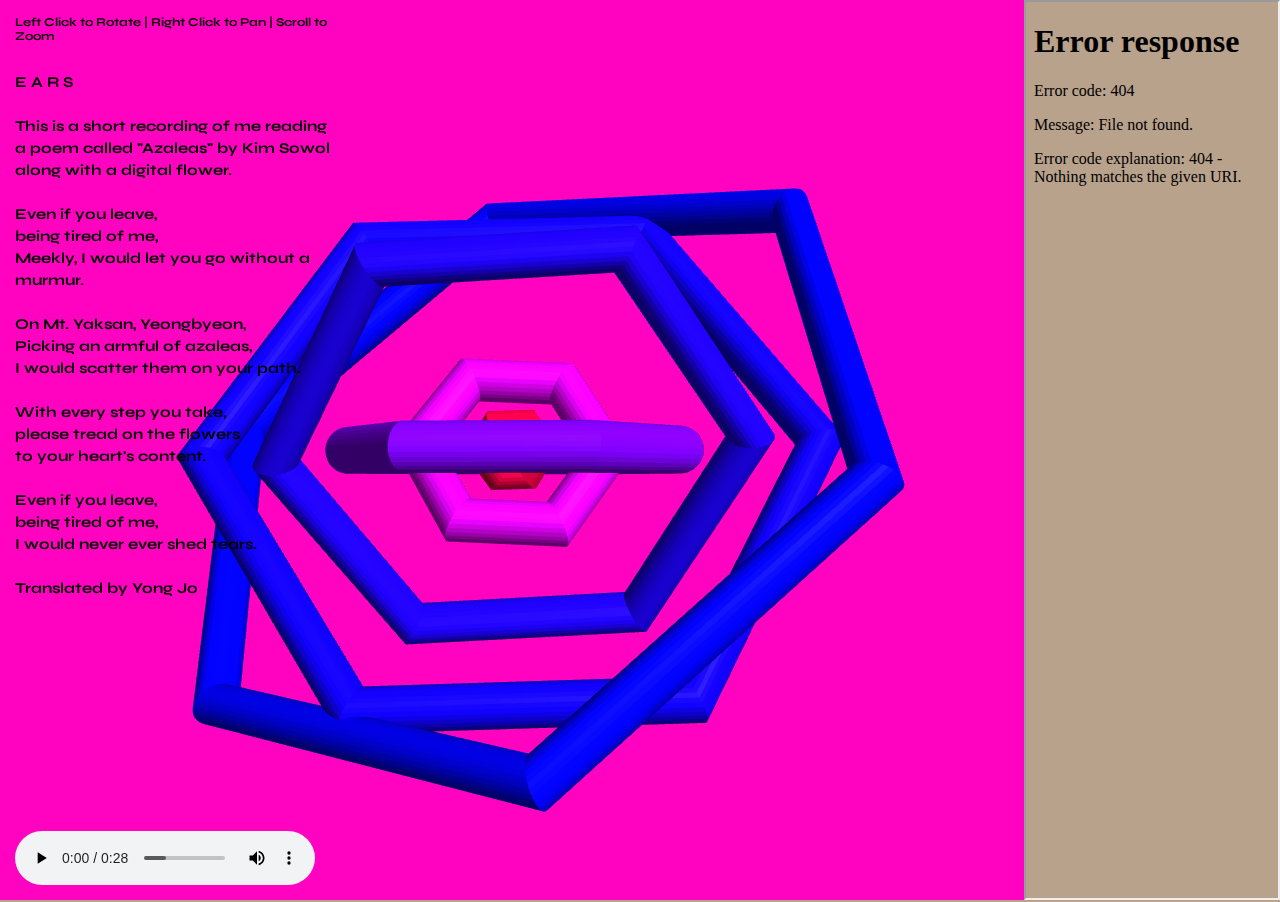
==== Object_01.html @ 04188d34 "1st" ====
<!DOCTYPE html>
<html lang="en">
  <head>
    <meta charset="UTF-8" />
    <meta name="viewport" content="width=device-width, initial-scale=1.0" />
    <meta http-equiv="X-UA-Compatible" content="ie=edge" />
    <link rel="stylesheet" href="./style.css" />
    <link href="https://fonts.googleapis.com/css2?family=Syne:wght@600&display=swap" rel="stylesheet">  
    <title>EARS</title>
  </head>
  <body>
    
    <div id="info">
        <h2>
        Left Click to Rotate | Right Click to Pan | Scroll to Zoom
        <br>
        <br>  
        <br>      
        </h2>
       
        <h1>
        E A R S
        <br>
        <br>
        This is a short recording of me reading a poem called "Azaleas" by Kim Sowol along with a digital flower.
        <br><br>
            Even if you leave,
            <br>
            being tired of me,
            <br>
            Meekly, I would let you go without a murmur.
            <br><br>
            On Mt. Yaksan, Yeongbyeon,
            <br>
            Picking an armful of azaleas,
            <br>
            I would scatter them on your path.
            <br><br>
            With every step you take,
            <br>
            please tread on the flowers
            <br>
            to your heart's content.
            <br><br>
            Even if you leave,
            <br>
            being tired of me,
            <br>
            I would never ever shed tears.
            <br><br>
            Translated by Yong Jo    
        </h1>
    </div>  
      
    <audio controls>
        <source src="audio/Poem.mp3" type="audio/mp3">
    </audio>  
      
    <div class="scene"></div>
    <script src=js/three.min.js></script>
    <script src=js/GLTFLoader.js></script>
    <script src=js/OrbitControls.js></script>
    <script src=js/main.js></script>
      
    <iframe src="pdfs/EARS.pdf" width="100%" height="500px">
    </iframe>
    
  </body>
</html>
---- style.css ----
*{
    margin: 0;
    padding: 0;
    box-sizing: border-box;
    font-family: "syne";
    font-size: .6vw;
}

body{
    display: inline-block;
    justify-content: center;
    align-items: center;
    min-height: 100vh;
    background-color: #b8a28c;
    cursor: crosshair;
    overflow: hidden;
    margin: 0;
}

.spacer{
    width: 3vw;
    height: 100vh;
    float: left;
    display: flex;
    justify-content: center;
    align-items: center;
    flex-direction: column;
    padding-left: 0px;
}



.windowcontainer{
    width: 23vw;
    height: 98.5vh;
    float: left;
    display: flex;
    justify-content: center;
    align-items: center;
    flex-direction: column;
    border-style: solid;
    border-width: thin;
    border-radius: 10px;
    margin: 5px;
    
}

.container{
    position: relative;
    display: flex;
    justify-content: center;
    align-items: center;
    flex-direction: column;
    transform-style: preserve-3d;
    border-style: solid;
    border-width: 1px 1px 1px 1px;
    border-radius: 10px;
    padding: 0px 10px 0px 10px; 
}

.container .box{
    position: relative;
    width: 20vw;
    height: 25vh;
    margin: 10px 0;
    transform-style: preserve-3d;
    padding: 0px;
    
}

.container .box:hover{
    box-shadow: 0px 0px 80px rgba(250,0,0,0.4);
    z-index: 10;
}

.container .box .imgBx{
    position: absolute;
    top: 0;
    left: 0;
    width: 100%;
    height: 100%;
}

img{
    width: 100%;
    height: 100%;
}

.container .box .contentBx{
    position: absolute;
    width: 27%;
    top: 8%;
    left: 25px;
    right: 50px;
    background: #fff;
    border-radius: 10px;
    transform: translateZ(20px) scaleY(0);
    padding:  10px 10px;
    transform-origin: top;
    transition: 0.1s;
    transform-style: preserve-3d;
    z-index: 0;
}

.container .box:hover .contentBx{
    transform: translateZ(40px) scaleY(1);
    z-index: 10;
}

.textcontainer{
    width: 23vw;
    height: 90vh;
    position: fixed;
    right: 20px;
    margin: 40px 0px 0px 40px;
    padding: 20px;
    border-style: solid;
    border-width: thin 30px thin thin;
    border-radius: 30px 0px 0px 30px;
    overflow: hidden;
}

.textcontainer .projtitle{
    width: 23vw;
    padding: 0 0 10px 0;
}

.textcontainer .projtitle h1{
   font-size: 3vw;
}

.textcontainer .projdescription{
    padding: 0 0 20px 0;
    font-size: 1.5vw;
    hyphens: auto;
}

.textcontainer .projdescription h3{
    font-size: 1vw;
    line-height: 1.35vw;
}

.textcontainer .original{
    position: relative;
    display: flex;
    justify-content: center;
    align-items: center;
    width: 50%;
}

.scene,
canvas {
  position: absolute;
  width: 100%;
  height: 100%;
}

.static {
  position:absolute;
  background: #b8a28c;
}

.static:hover {
  opacity:0;
}


iframe{
  position: absolute;
  right: 0px;
  width:20vw;
  height: 100vh;
    
}

#info {
	position: absolute;
	top: 15px;
    left: 15px;
	width: 25%;
	z-index: 100;
	display:block;
}

#info h1{
	font-family: "syne";
    font-size: 15px;
    line-height: 22px;
}

#info h2{
	font-family: "syne";
    font-size: 12px;
    
}

audio{
    position: absolute;
    bottom: 15px;
    left: 15px;
    z-index: 10;
}


/* The Modal (background) */
.modal {
  display: none; /* Hidden by default */
  position: fixed; /* Stay in place */
  z-index: 1; /* Sit on top */
  left: 0;
  top: 0;
  width: 100%; /* Full width */
  height: 100%; /* Full height */
  overflow: hidden;
  background-color: rgb(0,0,0); /* Fallback color */
  background-color: rgba(0,0,0,0.4); /* Black w/ opacity */
}

/* Modal Content/Box */
.modal-content {
  background-color: #fefefe;
  margin:  5% auto;
  padding: 20px;
  border-radius: 20px;
  width: 50%; /* Could be more or less, depending on screen size */
      
}

/* The Close Button */
.close {
  color: #aaa;
  float: right;
  font-size: 28px;
  font-weight: bold;
}

.close:hover,
.close:focus {
  color: black;
  text-decoration: none;
  cursor: pointer;
}
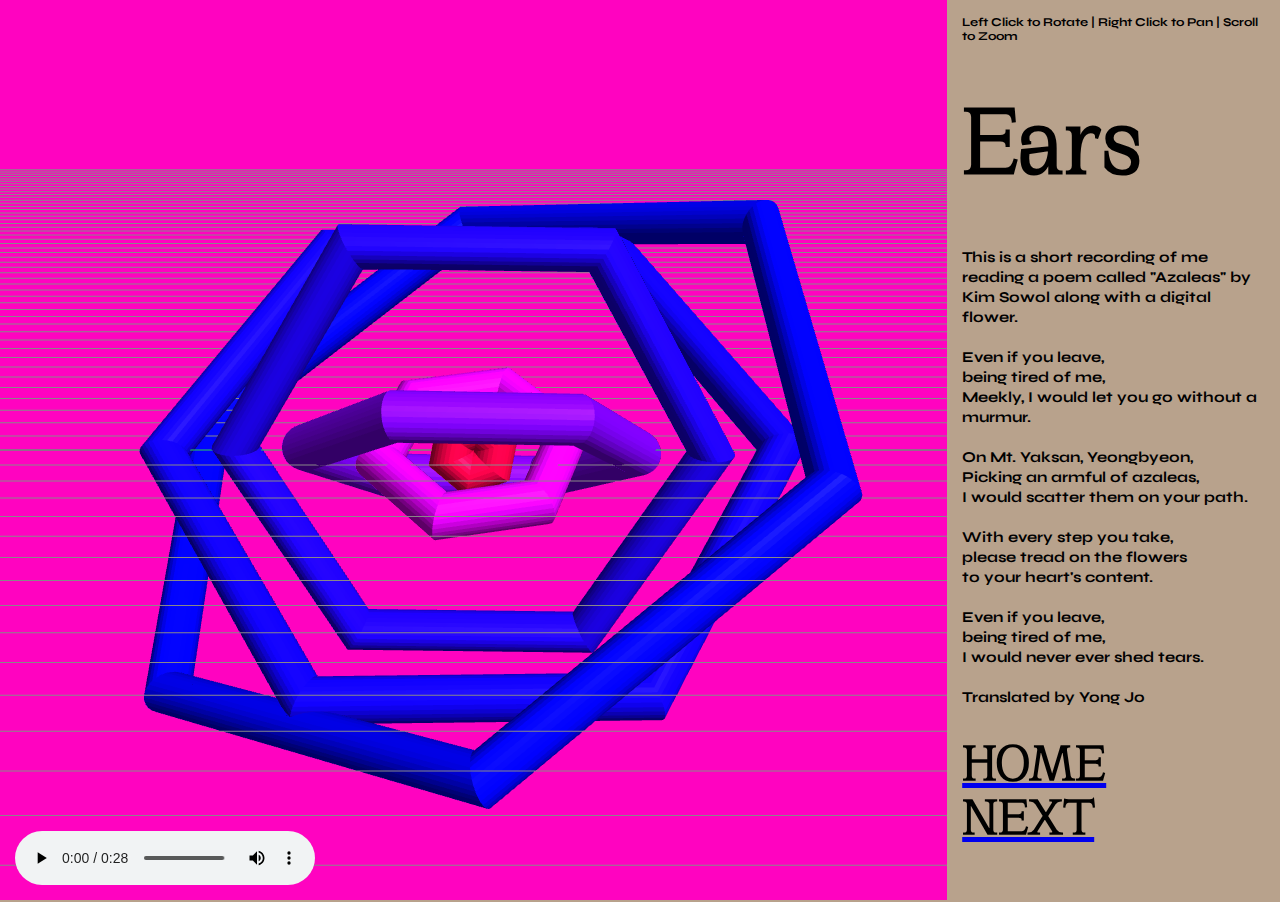
==== commit 7202d23e: "commit15" ====
--- a/Object_01.html
+++ b/Object_01.html
@@ -6,22 +6,42 @@
     <meta http-equiv="X-UA-Compatible" content="ie=edge" />
     <link rel="stylesheet" href="./style.css" />
     <link href="https://fonts.googleapis.com/css2?family=Syne:wght@600&display=swap" rel="stylesheet">  
+    <script src="https://ajax.googleapis.com/ajax/libs/jquery/3.5.1/jquery.min.js"></script>
+    
     <title>EARS</title>
   </head>
+  
   <body>
     
+    <div class="loader-wrapper">
+    <span class="loader"><span class="loader-inner"></span></span>
+    </div>
+    
+    <script>
+        $(window).on("load",function(){
+          $(".loader-wrapper").fadeOut("slow");
+        });
+    </script>
+    
+    
+    <script>javascript:(function(){var script=document.createElement('script');script.onload=function(){var stats=new Stats();stats.showPanel( 0 );stats.domElement.style.cssText = 'position:absolute;top:0px;left:0px;';document.body.appendChild(stats.dom);requestAnimationFrame(function loop(){stats.update();requestAnimationFrame(loop)});};script.src='//mrdoob.github.io/stats.js/build/stats.min.js';document.head.appendChild(script);})()</script>
+    
+    <script>javascript:(function(){var script=document.createElement('script');script.onload=function(){var stats=new Stats();stats.showPanel( 1 );stats.domElement.style.cssText = 'position:absolute;top:0px;left:80px;';document.body.appendChild(stats.dom);requestAnimationFrame(function loop(){stats.update();requestAnimationFrame(loop)});};script.src='//mrdoob.github.io/stats.js/build/stats.min.js';document.head.appendChild(script);})()</script>
+    
+    <script>javascript:(function(){var script=document.createElement('script');script.onload=function(){var stats=new Stats();stats.showPanel( 2 );stats.domElement.style.cssText = 'position:absolute;top:0px;left:160px;';document.body.appendChild(stats.dom);requestAnimationFrame(function loop(){stats.update();requestAnimationFrame(loop)});};script.src='//mrdoob.github.io/stats.js/build/stats.min.js';document.head.appendChild(script);})()</script>
+     
+    <div class="rightnav">
     <div id="info">
         <h2>
         Left Click to Rotate | Right Click to Pan | Scroll to Zoom
-        <br>
-        <br>  
-        <br>      
+        <br>     
         </h2>
-       
-        <h1>
-        E A R S
+        <h1>Ears</h1>
         <br>
         <br>
+        <br>
+      
+        <h3>
         This is a short recording of me reading a poem called "Azaleas" by Kim Sowol along with a digital flower.
         <br><br>
             Even if you leave,
@@ -49,8 +69,14 @@
             I would never ever shed tears.
             <br><br>
             Translated by Yong Jo    
-        </h1>
-    </div>  
+        </h3>
+        <br>
+        <br>
+        <br>
+        <a href="index.html" target="_self"><h4>HOME </h4></a>
+        <a href="Object_02.html" target="_self"><h4>NEXT </h4></a>
+    </div> 
+    </div>
       
     <audio controls>
         <source src="audio/Poem.mp3" type="audio/mp3">
@@ -62,8 +88,6 @@
     <script src=js/OrbitControls.js></script>
     <script src=js/main.js></script>
       
-    <iframe src="pdfs/EARS.pdf" width="100%" height="500px">
-    </iframe>
     
   </body>
 </html>
--- a/style.css
+++ b/style.css
@@ -2,7 +2,7 @@
     margin: 0;
     padding: 0;
     box-sizing: border-box;
-    font-family: "syne";
+    font-family: "NeueMachina";
     font-size: .6vw;
 }
 
@@ -15,6 +15,21 @@
     cursor: crosshair;
     overflow: hidden;
     margin: 0;
+}
+
+@font-face {
+    font-family: Cirka;
+    src: url("fonts/Cirka-Light.otf") format("opentype");
+}
+
+@font-face {
+    font-family: MonumentExtended;
+    src: url("fonts/MonumentExtended-Regular.otf") format("opentype");
+}
+
+@font-face {
+    font-family: NeueMachina;
+    src: url("fonts/NeueMachina-Regular.otf") format("opentype");
 }
 
 .spacer{
@@ -127,6 +142,7 @@
 
 .textcontainer .projtitle h1{
    font-size: 3vw;
+   font-family: "MonumentExtended";
 }
 
 .textcontainer .projdescription{
@@ -137,7 +153,8 @@
 
 .textcontainer .projdescription h3{
     font-size: 1vw;
-    line-height: 1.35vw;
+    line-height: 1.5vw;
+    font-family: "syne";
 }
 
 .textcontainer .original{
@@ -165,33 +182,52 @@
 }
 
 
-iframe{
-  position: absolute;
-  right: 0px;
-  width:20vw;
-  height: 100vh;
-    
+.rightnav{
+ width: 25vw;
+ height: 100vh;
+ position: absolute;
+ right: 1vw;
+ overflow: scroll;
+ overflow-x: hidden;
+}
+
+::-webkit-scrollbar {
+    width: 0px;  /* Remove scrollbar space */
+    background: transparent;  /* Optional: just make scrollbar invisible */
 }
 
 #info {
 	position: absolute;
 	top: 15px;
     left: 15px;
-	width: 25%;
 	z-index: 100;
 	display:block;
 }
 
 #info h1{
-	font-family: "syne";
-    font-size: 15px;
-    line-height: 22px;
+	font-family: "Cirka";
+    font-size: 13em;
+    line-height: 20vh;
+    letter-spacing: 0px;
 }
 
 #info h2{
 	font-family: "syne";
     font-size: 12px;
-    
+}
+
+#info h3{
+	font-family: "syne";
+    font-size: 15px;
+    line-height: 20px;
+}
+
+#info h4{
+	font-family: "Cirka";
+    font-size: 6vh;
+    line-height: 6vh;
+    text-decoration: none; 
+    color:#000;
 }
 
 audio{
@@ -241,15 +277,60 @@
   cursor: pointer;
 }
 
-
-
-
-
-
-
-
-
-
-
-
-
+.loader-wrapper {
+  width: 100%;
+  height: 100%;
+  position: absolute;
+  top: 0;
+  left: 0;
+  background-color: #232730;
+  display:flex;
+  justify-content: center;
+  align-items: center;
+  z-index: 99999;
+  padding-right: 10px;
+}
+
+.loader {
+  display: inline-block;
+  width: 30px;
+  height: 30px;
+  position: relative;
+  border: 4px solid #Fff;
+  animation: loader 2s infinite ease;
+}
+
+.loader-inner {
+  vertical-align: top;
+  display: inline-block;
+  width: 100%;
+  background-color: #fff;
+  animation: loader-inner 2s infinite ease-in;
+}
+@keyframes loader {
+  0% { transform: rotate(0deg);}
+  25% { transform: rotate(180deg);}
+  50% { transform: rotate(180deg);}
+  75% { transform: rotate(360deg);}
+  100% { transform: rotate(360deg);}
+}
+@keyframes loader-inner {
+  0% { height: 0%;}
+  25% { height: 0%;}
+  50% { height: 100%;}
+  75% { height: 100%;}
+  100% { height: 0%;}
+}
+
+
+
+
+
+
+
+
+
+
+
+
+
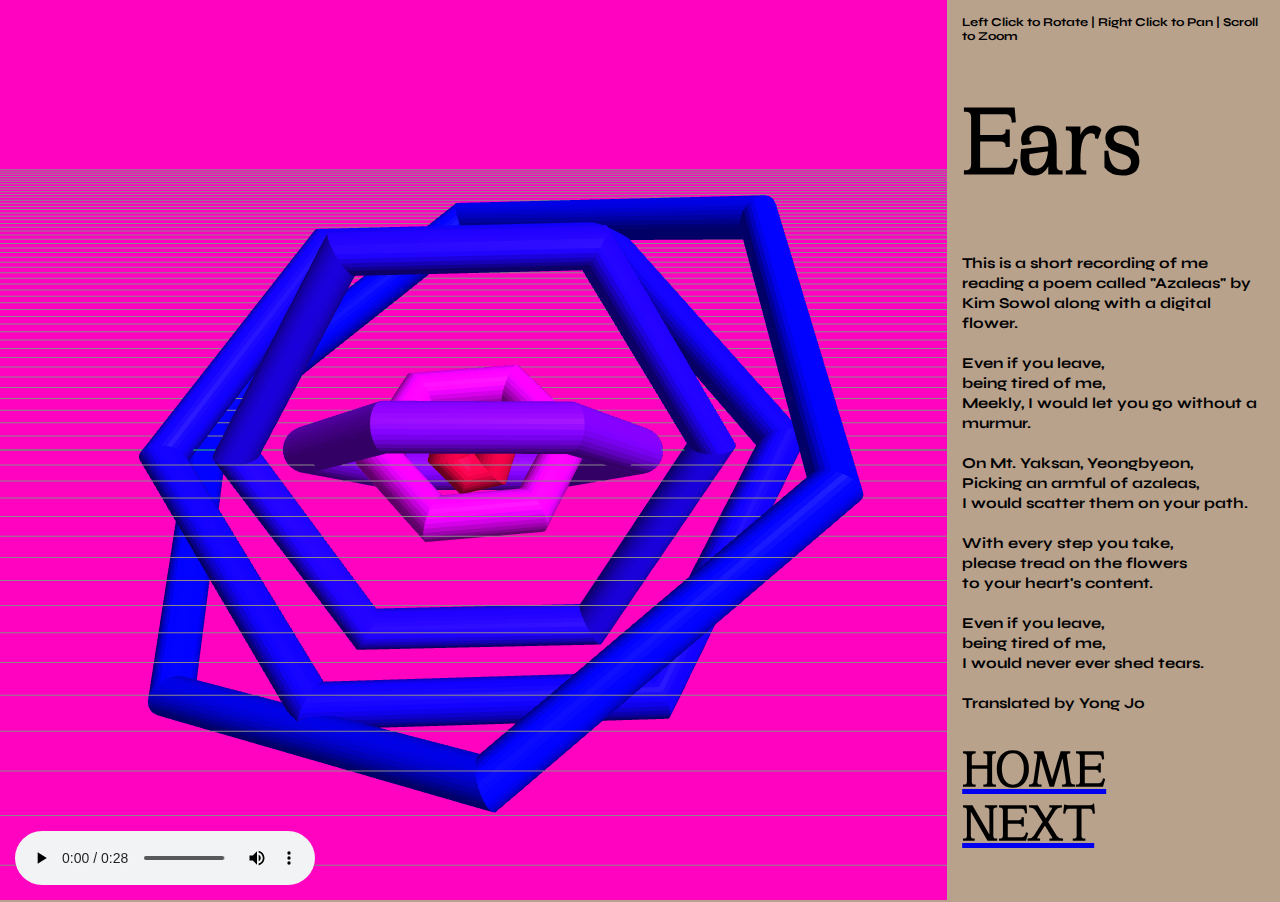
==== commit 9b9aea24: "commit" ====
--- a/Object_01.html
+++ b/Object_01.html
@@ -37,9 +37,6 @@
         <br>     
         </h2>
         <h1>Ears</h1>
-        <br>
-        <br>
-        <br>
       
         <h3>
         This is a short recording of me reading a poem called "Azaleas" by Kim Sowol along with a digital flower.
--- a/style.css
+++ b/style.css
@@ -209,6 +209,7 @@
     font-size: 13em;
     line-height: 20vh;
     letter-spacing: 0px;
+    padding-bottom: 30px;
 }
 
 #info h2{
@@ -297,7 +298,7 @@
   height: 30px;
   position: relative;
   border: 4px solid #Fff;
-  animation: loader 2s infinite ease;
+  animation: loader 3s infinite ease;
 }
 
 .loader-inner {
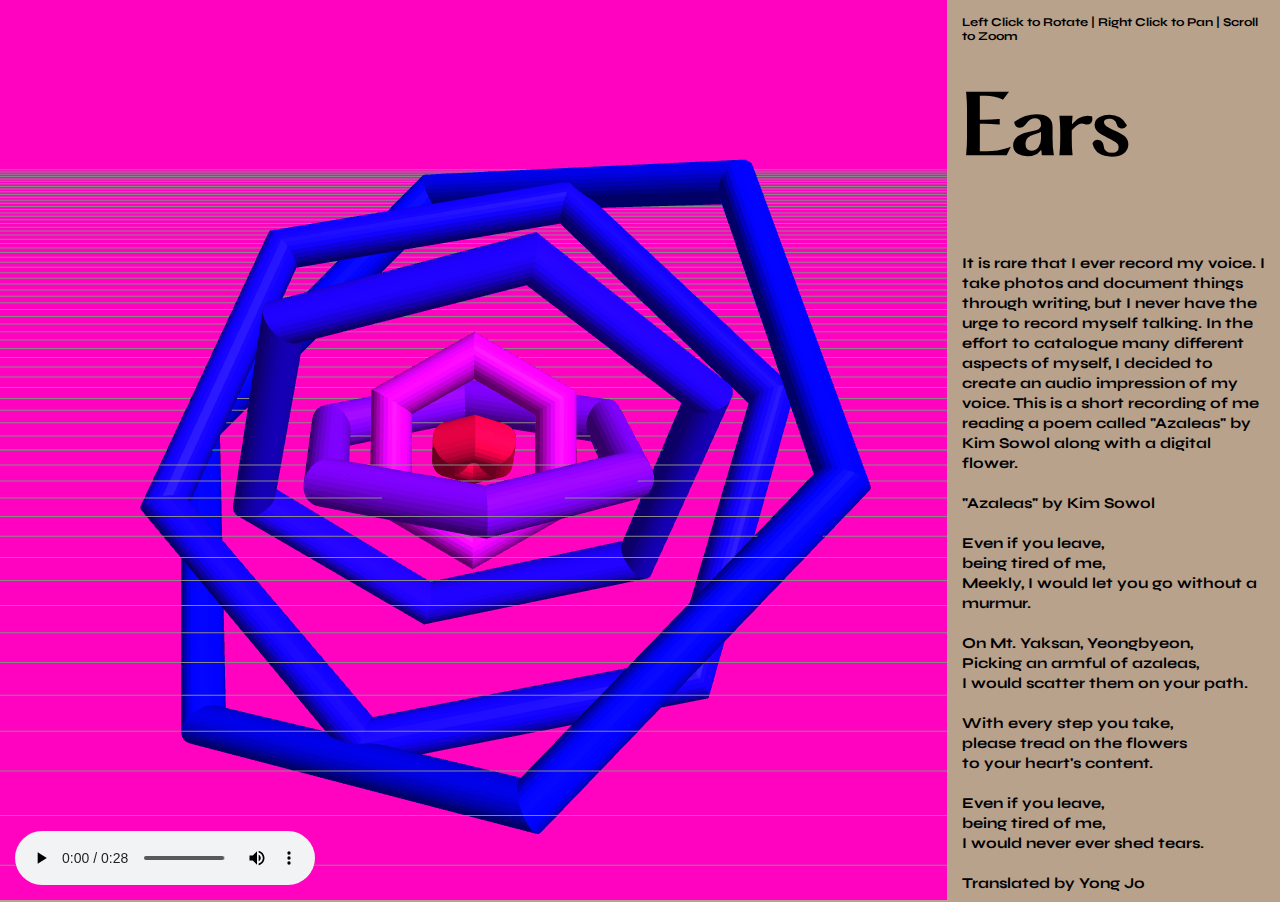
==== commit 3ca3b355: "com" ====
--- a/Object_01.html
+++ b/Object_01.html
@@ -39,8 +39,13 @@
         <h1>Ears</h1>
       
         <h3>
-        This is a short recording of me reading a poem called "Azaleas" by Kim Sowol along with a digital flower.
+        It is rare that I ever record my voice. I take photos and document things through writing, 
+        but I never have the urge to record myself talking. In the effort to catalogue many different aspects of myself, 
+        I decided to create an audio impression of my voice. This is a short recording of me reading a poem called "Azaleas" by Kim Sowol along with a digital flower.
         <br><br>
+            "Azaleas" by Kim Sowol
+            <br>
+            <br>
             Even if you leave,
             <br>
             being tired of me,
@@ -66,6 +71,9 @@
             I would never ever shed tears.
             <br><br>
             Translated by Yong Jo    
+            <br>
+            <br>
+            <img src="images/azalea.jpg">
         </h3>
         <br>
         <br>
--- a/style.css
+++ b/style.css
@@ -30,6 +30,16 @@
 @font-face {
     font-family: NeueMachina;
     src: url("fonts/NeueMachina-Regular.otf") format("opentype");
+}
+
+@font-face {
+    font-family: NeueWorld;
+    src: url("fonts/NeueWorld-Regular.otf") format("opentype");
+}
+
+@font-face {
+    font-family: Hatton;
+    src: url("fonts/Hatton-Medium.otf") format("opentype");
 }
 
 .spacer{
@@ -202,11 +212,12 @@
     left: 15px;
 	z-index: 100;
 	display:block;
+    padding-bottom: 20px;
 }
 
 #info h1{
-	font-family: "Cirka";
-    font-size: 13em;
+	font-family: "Hatton";
+    font-size: 10em;
     line-height: 20vh;
     letter-spacing: 0px;
     padding-bottom: 30px;
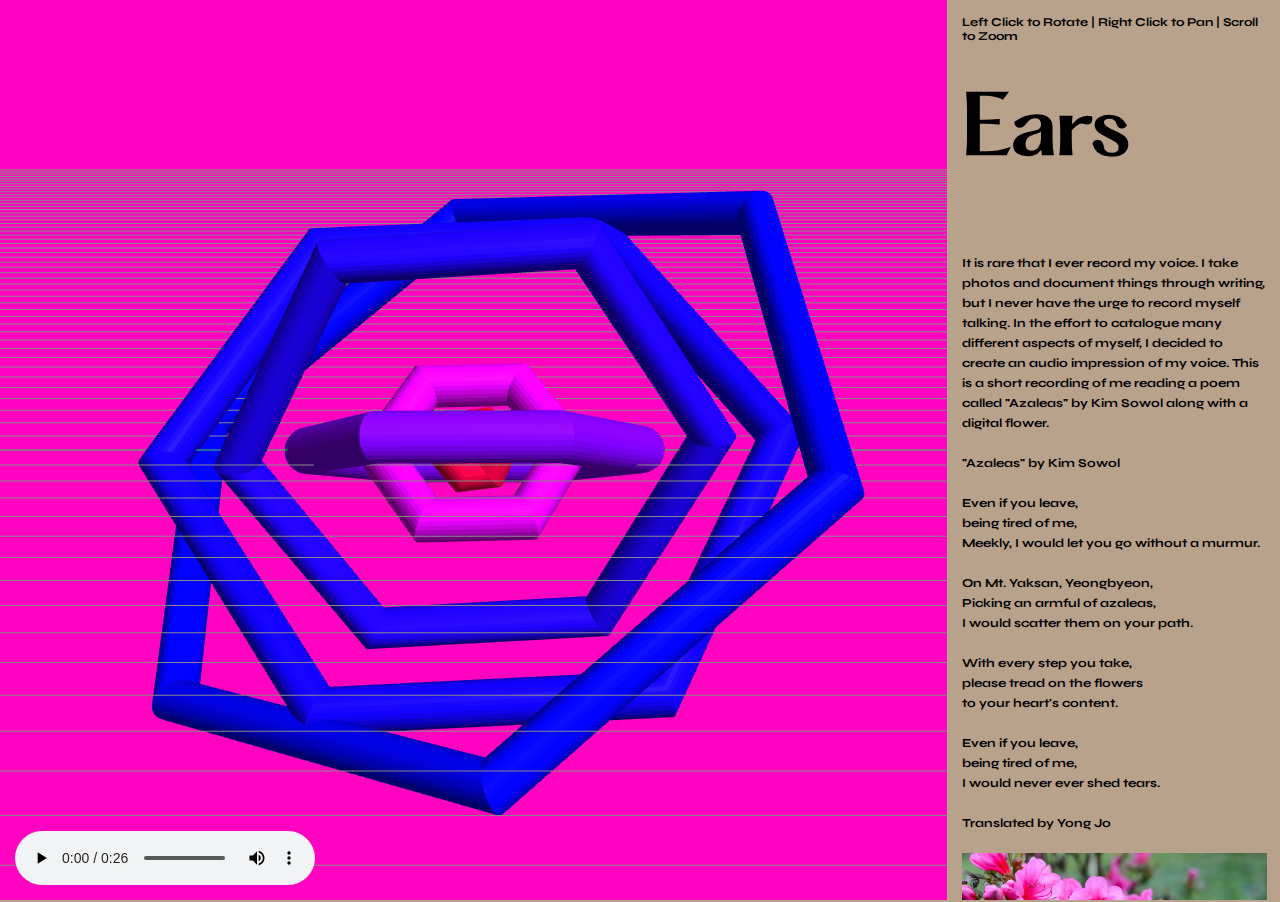
==== commit ac82c1fe: "commit" ====
--- a/Object_01.html
+++ b/Object_01.html
@@ -84,7 +84,7 @@
     </div>
       
     <audio controls>
-        <source src="audio/Poem.mp3" type="audio/mp3">
+        <source src="audio/azaleas.mp3" type="audio/mp3">
     </audio>  
       
     <div class="scene"></div>
--- a/style.css
+++ b/style.css
@@ -230,7 +230,7 @@
 
 #info h3{
 	font-family: "syne";
-    font-size: 15px;
+    font-size: 1.6em;
     line-height: 20px;
 }
 
